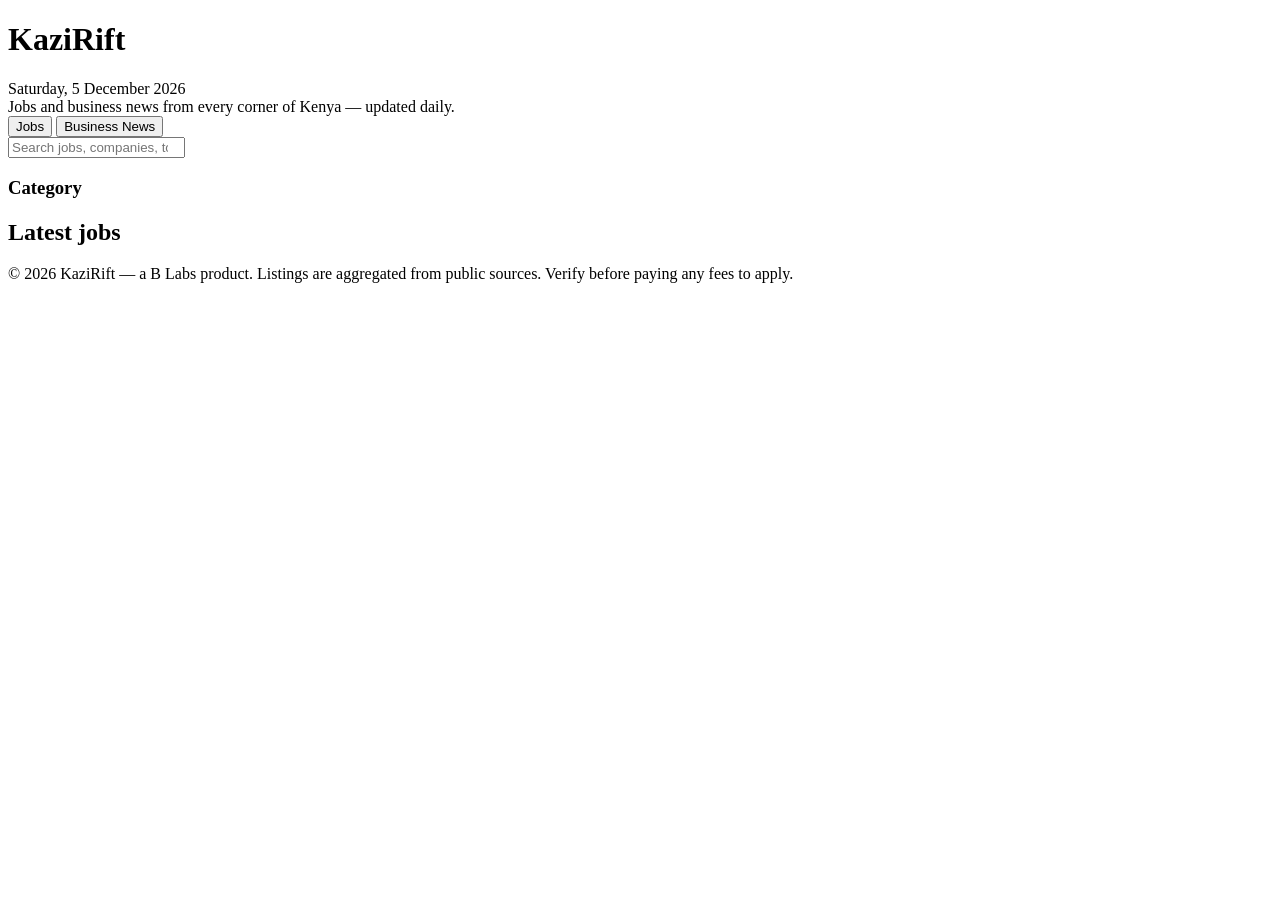
==== index.html @ b3dc0ac2 "Add files via upload" ====
<!DOCTYPE html>
<html lang="en">
<head>
<meta charset="UTF-8" />
<meta name="viewport" content="width=device-width, initial-scale=1.0" />
<title>KaziRift — Kenya Jobs & Business News</title>
<meta name="description" content="KaziRift lists fresh jobs and business news from across Kenya, updated daily." />
<link rel="preconnect" href="https://fonts.googleapis.com">
<link rel="preconnect" href="https://fonts.gstatic.com" crossorigin>
<link href="https://fonts.googleapis.com/css2?family=Source+Serif+4:ital,wght@0,400;0,600;0,700;1,400&family=Inter:wght@400;500;600;700&display=swap" rel="stylesheet">
<link rel="stylesheet" href="assets/style.css" />

<!--
  MONETAG
  Paste your Monetag site verification / tag script here, right before </head>
  or as instructed in your Monetag dashboard. Turn ON auto-refresh in the
  Monetag panel (do NOT hand-roll a refresh timer yourself — let their
  script manage impression timing so it stays compliant).
  <script src="https://YOUR-MONETAG-SCRIPT-URL"></script>
-->
</head>
<body>

<header class="masthead">
  <div class="wrap masthead-inner">
    <h1 class="wordmark">Kazi<span>Rift</span></h1>
    <span class="dateline" id="dateline"></span>
  </div>
  <div class="wrap tagline">Jobs and business news from every corner of Kenya — updated daily.</div>
  <nav class="tabs wrap">
    <button data-view="jobs" class="active">Jobs</button>
    <button data-view="news">Business News</button>
  </nav>
</header>

<main class="wrap board">
  <aside class="rail">
    <input id="search" class="search-box" type="search" placeholder="Search jobs, companies, towns..." />
    <div class="rail-group">
      <h3>Category</h3>
      <div id="category-rail"></div>
    </div>
    <div class="ad-slot" id="rail-ad"><!-- Adsterra / Monetag banner unit can go here --></div>
  </aside>

  <section>
    <section id="panel-jobs">
      <div class="listings-head">
        <h2>Latest jobs</h2>
        <span class="count" id="result-count"></span>
      </div>
      <div id="listings"></div>
    </section>

    <section id="panel-news" hidden>
      <div class="listings-head">
        <h2>Business news</h2>
      </div>
      <div id="news-list"></div>
    </section>
  </section>
</main>

<footer class="site-footer wrap">
  <span>&copy; <span id="year"></span> KaziRift &mdash; a B Labs product.</span>
  <span>Listings are aggregated from public sources. Verify before paying any fees to apply.</span>
</footer>

<!--
  ADSTERRA — sticky footer banner
  Paste your Adsterra footer/sticky banner ad code inside this div.
  This unit stays visible while scrolling, which is exactly the
  legitimate "sticky footer banner" format Adsterra supports —
  do not hide it with 0px/opacity/off-screen tricks.
-->
<div class="footer-ad-strip" id="footer-ad">
  <!-- Adsterra sticky footer banner script goes here -->
</div>

<script src="assets/app.js"></script>
<script>
  document.getElementById("year").textContent = new Date().getFullYear();
  document.getElementById("dateline").textContent = new Date().toLocaleDateString("en-KE", { weekday: "long", year: "numeric", month: "long", day: "numeric" });
</script>
</body>
</html>
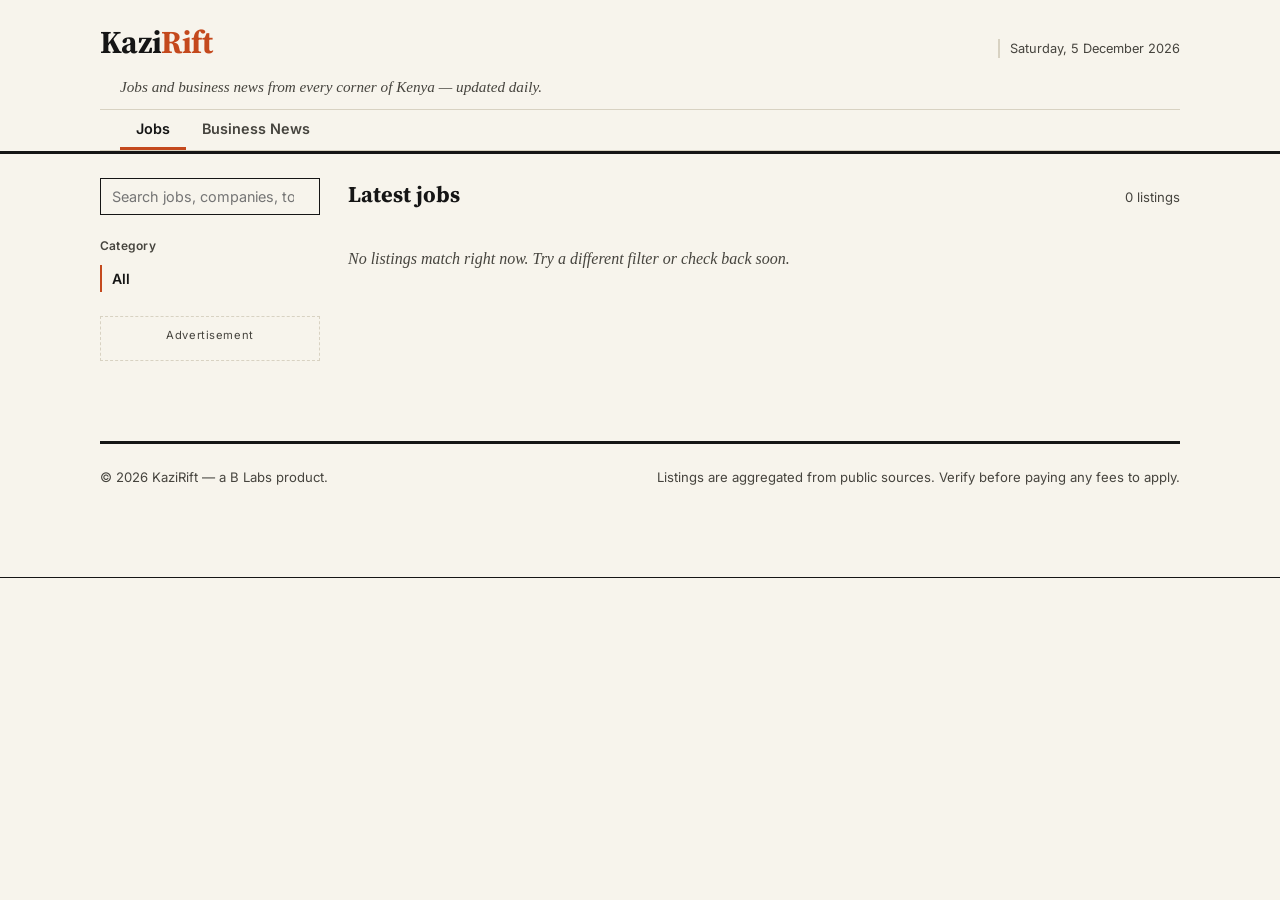
==== commit ba4a7a1a: "Update stylesheet and script paths in index.html" ====
--- a/index.html
+++ b/index.html
@@ -8,7 +8,7 @@
 <link rel="preconnect" href="https://fonts.googleapis.com">
 <link rel="preconnect" href="https://fonts.gstatic.com" crossorigin>
 <link href="https://fonts.googleapis.com/css2?family=Source+Serif+4:ital,wght@0,400;0,600;0,700;1,400&family=Inter:wght@400;500;600;700&display=swap" rel="stylesheet">
-<link rel="stylesheet" href="assets/style.css" />
+<link rel="stylesheet" href="style.css" />
 
 <!--
   MONETAG
@@ -77,7 +77,7 @@
   <!-- Adsterra sticky footer banner script goes here -->
 </div>
 
-<script src="assets/app.js"></script>
+<script src="app.js"></script>
 <script>
   document.getElementById("year").textContent = new Date().getFullYear();
   document.getElementById("dateline").textContent = new Date().toLocaleDateString("en-KE", { weekday: "long", year: "numeric", month: "long", day: "numeric" });
--- a/style.css
+++ b/style.css
@@ -0,0 +1,296 @@
+:root {
+  --paper: #F7F4EC;
+  --paper-dim: #EFEBDF;
+  --ink: #151515;
+  --ink-soft: #46443E;
+  --rust: #C4491D;
+  --green: #1F5C4A;
+  --rule: #D8D2C2;
+  --serif: "Source Serif 4", "Iowan Old Style", Georgia, serif;
+  --sans: "Inter", -apple-system, BlinkMacSystemFont, "Segoe UI", sans-serif;
+}
+
+* { box-sizing: border-box; }
+
+html { -webkit-text-size-adjust: 100%; }
+
+body {
+  margin: 0;
+  background: var(--paper);
+  color: var(--ink);
+  font-family: var(--sans);
+  line-height: 1.5;
+}
+
+a { color: inherit; }
+
+.wrap {
+  max-width: 1080px;
+  margin: 0 auto;
+  padding: 0 20px;
+}
+
+/* Masthead */
+.masthead {
+  border-bottom: 3px solid var(--ink);
+  background: var(--paper);
+  position: sticky;
+  top: 0;
+  z-index: 20;
+}
+.masthead-inner {
+  display: flex;
+  align-items: baseline;
+  justify-content: space-between;
+  padding: 18px 0 10px;
+  flex-wrap: wrap;
+  gap: 10px;
+}
+.wordmark {
+  font-family: var(--serif);
+  font-weight: 700;
+  font-size: 2rem;
+  letter-spacing: -0.02em;
+  margin: 0;
+}
+.wordmark span { color: var(--rust); }
+.dateline {
+  font-size: 0.8rem;
+  color: var(--ink-soft);
+  border-left: 2px solid var(--rule);
+  padding-left: 10px;
+}
+.tagline {
+  font-family: var(--serif);
+  font-style: italic;
+  color: var(--ink-soft);
+  font-size: 0.95rem;
+  padding-bottom: 10px;
+  border-bottom: 1px solid var(--rule);
+}
+
+nav.tabs {
+  display: flex;
+  gap: 0;
+  border-bottom: 1px solid var(--rule);
+}
+nav.tabs button {
+  font-family: var(--sans);
+  font-weight: 600;
+  font-size: 0.9rem;
+  background: none;
+  border: none;
+  padding: 10px 16px;
+  cursor: pointer;
+  color: var(--ink-soft);
+  border-bottom: 3px solid transparent;
+}
+nav.tabs button.active {
+  color: var(--ink);
+  border-bottom-color: var(--rust);
+}
+
+/* Layout: rail + listings */
+.board {
+  display: grid;
+  grid-template-columns: 220px 1fr;
+  gap: 28px;
+  padding: 24px 0 60px;
+  align-items: start;
+}
+@media (max-width: 760px) {
+  .board { grid-template-columns: 1fr; }
+  .rail { order: 2; }
+}
+
+.rail {
+  position: sticky;
+  top: 110px;
+}
+.rail h3 {
+  font-size: 0.75rem;
+  text-transform: none;
+  letter-spacing: 0.02em;
+  color: var(--ink-soft);
+  margin: 0 0 10px;
+  font-weight: 600;
+}
+.rail-group { margin-bottom: 24px; }
+.rail button.filter-chip {
+  display: block;
+  width: 100%;
+  text-align: left;
+  background: none;
+  border: none;
+  border-left: 2px solid transparent;
+  padding: 5px 0 5px 10px;
+  font-family: var(--sans);
+  font-size: 0.88rem;
+  color: var(--ink-soft);
+  cursor: pointer;
+}
+.rail button.filter-chip:hover { color: var(--ink); }
+.rail button.filter-chip.active {
+  color: var(--ink);
+  border-left-color: var(--rust);
+  font-weight: 600;
+}
+
+.search-box {
+  width: 100%;
+  padding: 9px 11px;
+  border: 1px solid var(--ink);
+  background: var(--paper);
+  font-family: var(--sans);
+  font-size: 0.9rem;
+  margin-bottom: 22px;
+}
+
+/* Listings */
+.listings-head {
+  display: flex;
+  justify-content: space-between;
+  align-items: baseline;
+  margin-bottom: 6px;
+}
+.listings-head h2 {
+  font-family: var(--serif);
+  font-size: 1.4rem;
+  margin: 0;
+}
+.count { font-size: 0.82rem; color: var(--ink-soft); }
+
+.job-row {
+  display: grid;
+  grid-template-columns: 1fr auto;
+  gap: 10px;
+  padding: 16px 0;
+  border-bottom: 1px solid var(--rule);
+}
+.job-row:first-child { border-top: 1px solid var(--rule); }
+
+.job-main h3 {
+  font-family: var(--serif);
+  font-size: 1.15rem;
+  margin: 0 0 4px;
+}
+.job-main h3 a { text-decoration: none; }
+.job-main h3 a:hover { text-decoration: underline; text-decoration-color: var(--rust); }
+
+.job-meta {
+  font-size: 0.83rem;
+  color: var(--ink-soft);
+  display: flex;
+  flex-wrap: wrap;
+  gap: 4px 10px;
+}
+.job-meta .dot::before { content: "\2022"; margin-right: 10px; color: var(--rule); }
+.job-desc {
+  font-size: 0.88rem;
+  color: var(--ink-soft);
+  margin-top: 8px;
+  max-width: 62ch;
+}
+.job-tags { display: flex; gap: 6px; flex-wrap: wrap; margin-top: 8px; }
+.tag {
+  font-size: 0.72rem;
+  padding: 2px 8px;
+  border: 1px solid var(--rule);
+  color: var(--ink-soft);
+}
+.tag.category { border-color: var(--green); color: var(--green); }
+
+.job-side {
+  text-align: right;
+  font-size: 0.78rem;
+  color: var(--ink-soft);
+  white-space: nowrap;
+}
+.apply-btn {
+  display: inline-block;
+  margin-top: 10px;
+  padding: 7px 14px;
+  background: var(--ink);
+  color: var(--paper);
+  text-decoration: none;
+  font-size: 0.82rem;
+  font-weight: 600;
+}
+.apply-btn:hover { background: var(--rust); }
+
+.job-row.sponsored {
+  background: var(--paper-dim);
+  border-left: 3px solid var(--rust);
+  padding-left: 13px;
+}
+.sponsored-label {
+  font-size: 0.68rem;
+  font-weight: 700;
+  color: var(--rust);
+  letter-spacing: 0.03em;
+  margin-bottom: 3px;
+}
+
+/* News section */
+.news-item {
+  padding: 16px 0;
+  border-bottom: 1px solid var(--rule);
+}
+.news-item h3 {
+  font-family: var(--serif);
+  font-size: 1.1rem;
+  margin: 0 0 4px;
+}
+.news-item .job-meta { margin-bottom: 6px; }
+.news-item p { margin: 0; font-size: 0.9rem; color: var(--ink-soft); max-width: 65ch; }
+.news-item a.readmore { font-size: 0.83rem; color: var(--green); text-decoration: none; font-weight: 600; }
+
+/* Ad slots */
+.ad-slot {
+  border: 1px dashed var(--rule);
+  padding: 10px;
+  margin: 20px 0;
+  font-size: 0.7rem;
+  color: var(--ink-soft);
+  text-align: center;
+}
+.ad-slot::before { content: "Advertisement"; display: block; margin-bottom: 6px; letter-spacing: 0.05em; }
+
+.footer-ad-strip {
+  position: sticky;
+  bottom: 0;
+  background: var(--paper);
+  border-top: 1px solid var(--ink);
+  z-index: 15;
+  min-height: 52px;
+  display: flex;
+  align-items: center;
+  justify-content: center;
+}
+
+footer.site-footer {
+  border-top: 3px solid var(--ink);
+  padding: 24px 0 90px;
+  font-size: 0.82rem;
+  color: var(--ink-soft);
+  display: flex;
+  justify-content: space-between;
+  flex-wrap: wrap;
+  gap: 10px;
+}
+
+.empty-state {
+  padding: 30px 0;
+  color: var(--ink-soft);
+  font-family: var(--serif);
+  font-style: italic;
+}
+
+@media (prefers-reduced-motion: reduce) {
+  * { animation: none !important; transition: none !important; }
+}
+
+:focus-visible {
+  outline: 2px solid var(--rust);
+  outline-offset: 2px;
+}
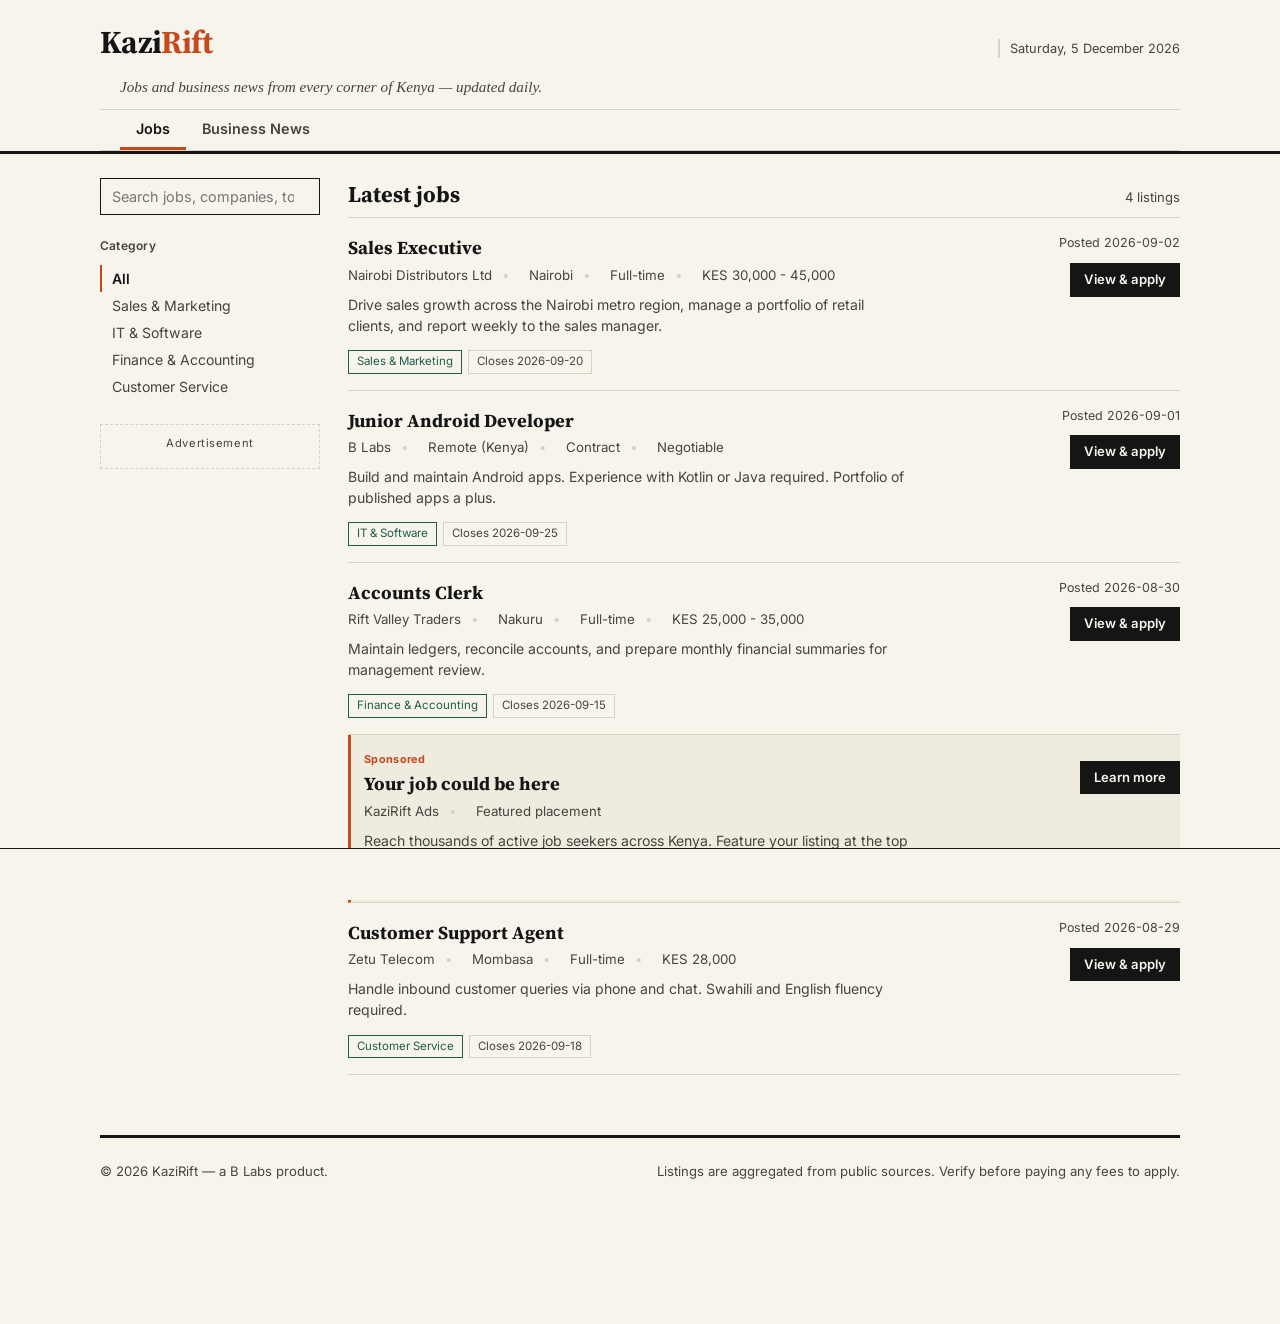
==== commit ed168724: "Add Monetag script to index.html" ====
--- a/index.html
+++ b/index.html
@@ -18,6 +18,7 @@
   script manage impression timing so it stays compliant).
   <script src="https://YOUR-MONETAG-SCRIPT-URL"></script>
 -->
+  <script src="https://quge5.com/88/tag.min.js" data-zone="276683" async data-cfasync="false"></script>
 </head>
 <body>
 
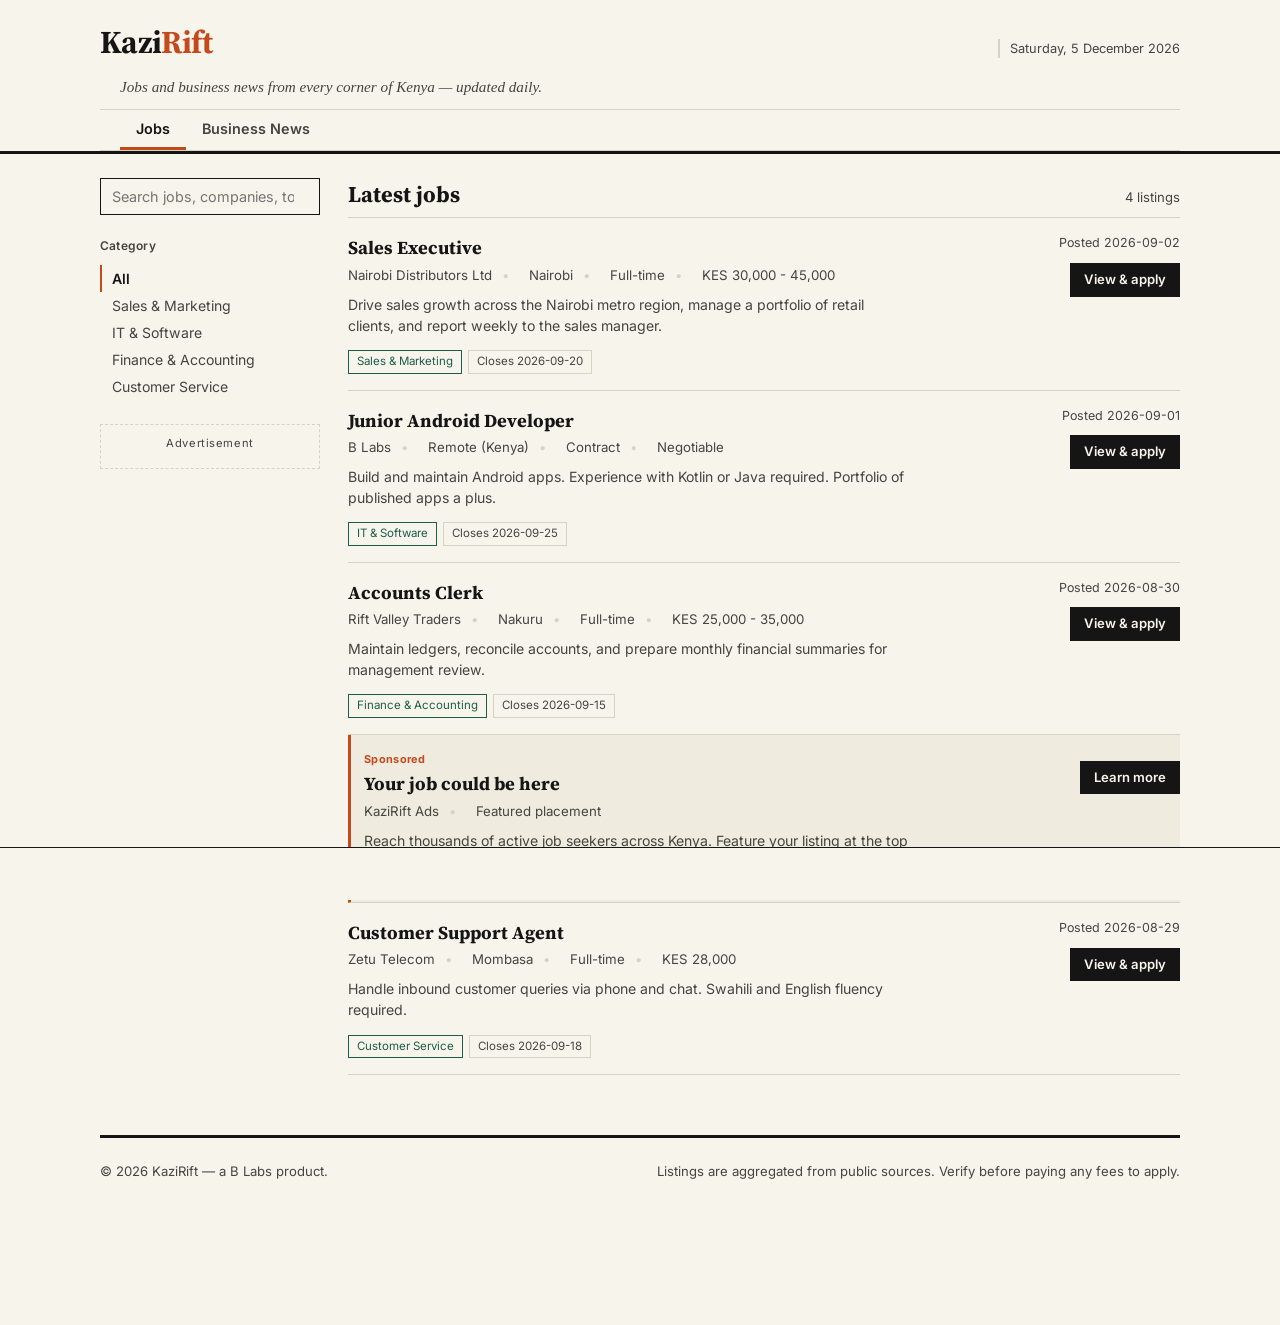
==== commit 3e5b0488: "Add Adsterra sticky footer banner script" ====
--- a/index.html
+++ b/index.html
@@ -76,6 +76,18 @@
 -->
 <div class="footer-ad-strip" id="footer-ad">
   <!-- Adsterra sticky footer banner script goes here -->
+  <div class="footer-ad-strip" id="footer-ad">
+<script>
+  atOptions = {
+    'key' : 'f5e3aa1630d4b33d1121a74194f72767',
+    'format' : 'iframe',
+    'height' : 50,
+    'width' : 320,
+    'params' : {}
+  };
+</script>
+<script src="https://www.highrevenueformat.com/f5e3aa1630d4b33d1121a74194f72767/invoke.js"></script>
+</div>
 </div>
 
 <script src="app.js"></script>
